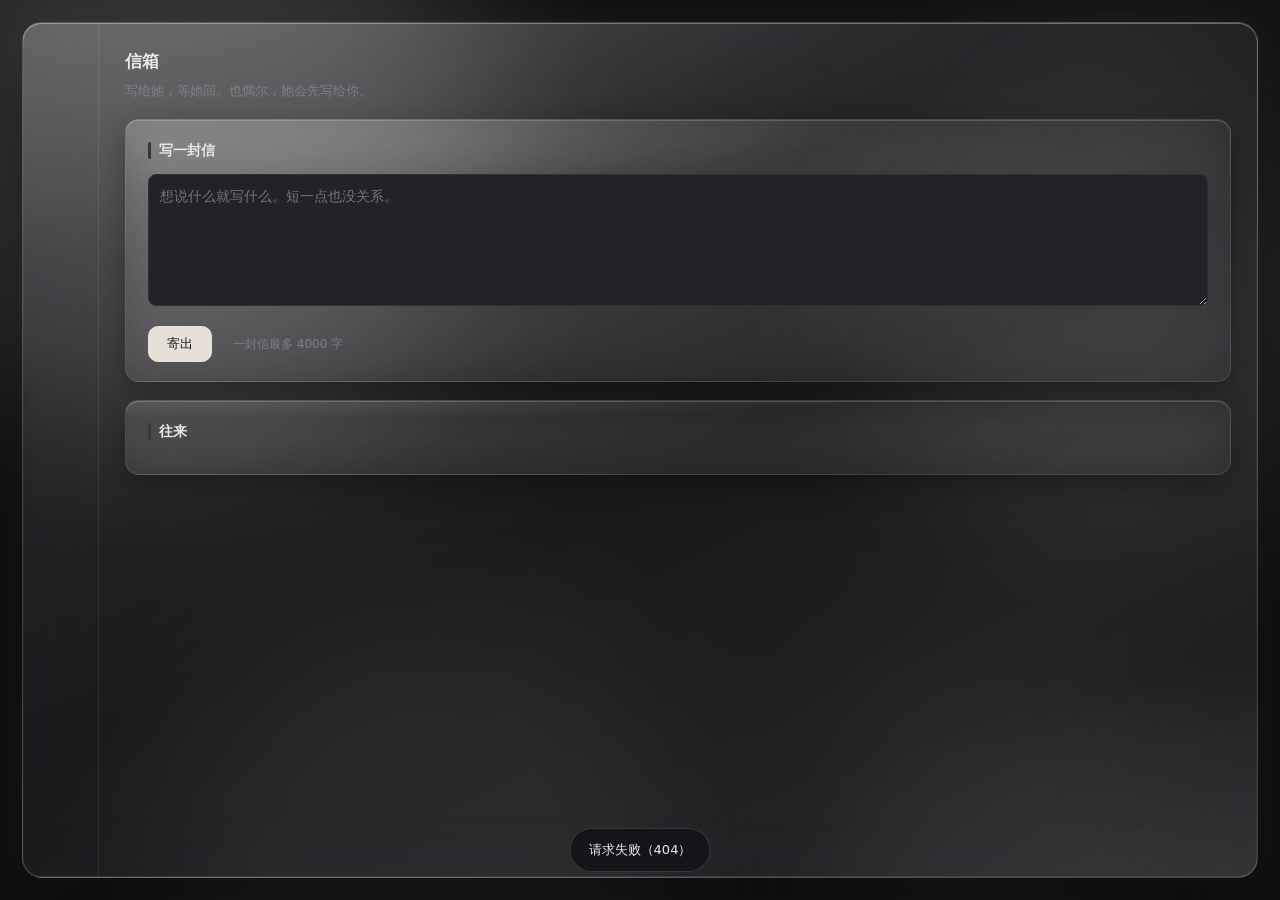
==== app/public/index.html @ fae58f07 "林离的信 1.0.0：独立写信程序首个版本 - 不依赖游戏本体的独立程序：内置 Node 运行时 + 液态玻璃界面 + C# 外壳（托盘 + Edge 应用窗口） - 写信管线：十七行跨封账本（含说话" ====
<!DOCTYPE html>
<html lang="zh-CN">
<head>
<meta charset="utf-8">
<meta name="viewport" content="width=device-width, initial-scale=1">
<title>林离的信</title>
<link rel="stylesheet" href="styles.css">
</head>
<body>
<div id="glassBg"><i></i><i></i><i></i><i></i></div>

<div class="win">
  <div class="rail">
    <div class="stack">
      <button class="rb on" data-page="mail">✉</button>
      <button class="rb" data-page="memory">记</button>
      <button class="rb" data-page="settings">⚙</button>
    </div>
  </div>

  <div class="main">
    <!-- 信箱 -->
    <section class="page on" id="page-mail">
      <h2>信箱</h2>
      <p class="sub">写给她，等她回。也偶尔，她会先写给你。</p>

      <div class="card">
        <h3>写一封信</h3>
        <textarea id="compose" placeholder="想说什么就写什么。短一点也没关系。"></textarea>
        <div style="margin-top:12px;display:flex;gap:10px;align-items:center">
          <button class="pri" id="sendBtn">寄出</button>
          <span class="hint" id="composeHint">一封信最多 4000 字</span>
        </div>
      </div>

      <div class="card">
        <h3>往来</h3>
        <div id="letters"></div>
      </div>
    </section>

    <!-- 记忆 -->
    <section class="page" id="page-memory">
      <h2>记忆</h2>
      <p class="sub">跨封账本只认林离已经发出的回信。来信人的设想、疑问和否定单独放在「未决」，不会当成已发生的事。</p>
      <div class="card">
        <h3>跨封账本</h3>
        <dl class="kv" id="ledger"></dl>
        <p class="hint" id="ledgerEmpty" style="display:none">还没有账本 —— 寄出第一封信之后才会建立。</p>
      </div>
      <div class="card">
        <h3>给模型看的记忆上下文</h3>
        <pre class="ctx" id="ctx"></pre>
      </div>
    </section>

    <!-- 设置 -->
    <section class="page" id="page-settings">
      <h2>设置</h2>
      <p class="sub">全部数据在本机。API Key 用 Windows DPAPI 按当前用户加密，不写日志、不进任何导出包。</p>

      <div class="card">
        <h3>模型</h3>
        <div class="row">
          <div class="field">
            <label>服务商</label>
            <select id="provider">
              <option value="deepseek">DeepSeek</option>
              <option value="zhipu">智谱 GLM</option>
              <option value="moonshot">Moonshot</option>
              <option value="custom">自定义 / 本地中转</option>
            </select>
          </div>
          <div class="field">
            <label>模型名</label>
            <input id="modelName" placeholder="deepseek-chat">
          </div>
        </div>
        <div class="field">
          <label>接口地址（Base URL）</label>
          <input id="baseUrl" placeholder="https://api.deepseek.com">
        </div>
        <div class="field">
          <label>API Key</label>
          <input id="apiKey" type="password" placeholder="留空表示不修改">
        </div>
        <div style="display:flex;gap:10px;align-items:center">
          <button class="pri" id="saveModel">保存</button>
          <button id="testModel">测试连通性</button>
          <span class="hint" id="modelState"></span>
        </div>
      </div>

      <div class="card">
        <h3>林离主动来信</h3>
        <p>关着的时候她从不主动写信。打开之后：24 小时最多 <b>1</b> 封，7 天最多 <b>3</b> 封，距上一封往来至少 <b>20</b> 小时，且只在可打扰时段内。</p>
        <div class="row">
          <div class="field">
            <label>开关</label>
            <select id="pEnabled">
              <option value="0">关闭</option>
              <option value="1">开启</option>
            </select>
          </div>
          <div class="field">
            <label>可打扰时段</label>
            <div style="display:flex;gap:8px;align-items:center">
              <input id="pStart" placeholder="09:00" style="flex:1">
              <span style="color:var(--tx4)">–</span>
              <input id="pEnd" placeholder="21:30" style="flex:1">
            </div>
          </div>
        </div>
        <div class="row">
          <div class="field">
            <label>距上一封至少（小时）</label>
            <input id="pGap" type="number" min="0" max="720">
          </div>
          <div class="field">
            <label>24 小时上限（封）</label>
            <input id="pDay" type="number" min="0" max="10">
          </div>
          <div class="field">
            <label>7 天上限（封）</label>
            <input id="pWeek" type="number" min="0" max="30">
          </div>
        </div>
        <div style="display:flex;gap:10px;align-items:center">
          <button class="pri" id="saveProactive">保存</button>
          <button id="checkProactive">现在判断一次</button>
          <span class="hint" id="proactiveVerdict"></span>
        </div>
      </div>

      <div class="card">
        <h3>关于</h3>
        <p>这是一个完全本机的程序：不依赖游戏本体，不上传任何内容，没有账号，也不扣费。信件与记忆都在这台机器上。</p>
        <p class="hint" id="dataDir"></p>
      </div>
    </section>
  </div>
</div>

<div class="toast" id="toast"></div>
<script src="app.js"></script>
</body>
</html>
---- app/public/styles.css ----
/* 「林离的信」界面
   液态玻璃：中性白柔光 + 半透明玻璃面 + 斜向反射带 + 微光晕 + 顶部高光。
   底色沿用三级色板：窗底 #121214 → 卡片 #17181c → 高亮行 #232529。 */

:root {
  --bg: #121214;
  --card: #17181c;
  --hi: #232529;
  --line: #2f3036;
  --p1: #e6e0d8;
  --p2: #d8cfc4;
  --p3: #b3a69a;
  --p4: #403630;
  --tx: #e8e9eb;
  --tx2: #ced2d4;
  --tx3: #a1a5ad;
  --tx4: #7d818c;
  --radius: 12px;
  --radius-lg: 20px;
}

* { box-sizing: border-box; }

html, body {
  margin: 0;
  height: 100%;
  background: var(--bg);
  color: var(--tx);
  font: 14px/1.7 "Microsoft YaHei UI", "PingFang SC", "Noto Sans SC", system-ui, sans-serif;
  overflow: hidden;
}

/* ---- 氛围层：四个中性白柔光斑，无彩色 ---- */
#glassBg { position: fixed; inset: 0; z-index: 0; overflow: hidden; pointer-events: none; }
#glassBg i {
  position: absolute;
  display: block;
  border-radius: 50%;
  background: rgba(255, 255, 255, .26);
  filter: blur(84px);
  animation: glassfloat 30s ease-in-out infinite alternate;
}
#glassBg i:nth-child(1) { width: 46vw; height: 46vw; left: -8vw;  top: -12vw; opacity: .60; }
#glassBg i:nth-child(2) { width: 38vw; height: 38vw; right: -6vw; top: 6vh;   opacity: .42; animation-delay: -7s; background: rgba(255,255,255,.22); }
#glassBg i:nth-child(3) { width: 42vw; height: 42vw; left: 12vw;  bottom: -18vw; opacity: .34; animation-delay: -14s; background: rgba(255,255,255,.18); }
#glassBg i:nth-child(4) { width: 30vw; height: 30vw; right: 8vw;  bottom: -8vw; opacity: .28; animation-delay: -21s; background: rgba(255,255,255,.16); }
@keyframes glassfloat {
  from { transform: translate3d(0, 0, 0) scale(1); }
  to   { transform: translate3d(3vw, -2vw, 0) scale(1.08); }
}

/* ---- 玻璃窗 ---- */
.win {
  position: relative;
  z-index: 1;
  margin: 22px;
  height: calc(100% - 44px);
  display: grid;
  grid-template-columns: 76px minmax(0, 1fr);
  border-radius: var(--radius-lg);
  border: 1px solid rgba(255, 255, 255, .16);
  background:
    radial-gradient(132% 72% at 8% -14%, rgba(255, 255, 255, .22), transparent 58%),
    radial-gradient(80% 50% at 108% 106%, rgba(255, 255, 255, .10), transparent 62%),
    linear-gradient(155deg, rgba(255, 255, 255, .135) 0%, rgba(255, 255, 255, .035) 52%, rgba(255, 255, 255, .075) 100%);
  backdrop-filter: blur(30px) saturate(175%);
  -webkit-backdrop-filter: blur(30px) saturate(175%);
  box-shadow:
    0 34px 90px rgba(0, 0, 0, .62),
    0 0 48px rgba(255, 255, 255, .055),
    inset 0 1px 0 rgba(255, 255, 255, .30),
    inset 0 -1px 0 rgba(255, 255, 255, .07),
    inset 0 0 0 1px rgba(255, 255, 255, .035);
  overflow: hidden;
}

/* ---- 左栏：贴左沿的两个圆形按钮 ---- */
.rail {
  position: relative;
  border-right: 1px solid rgba(255, 255, 255, .08);
  display: flex;
  align-items: center;
  justify-content: center;
}
.rail .stack {
  position: absolute;
  right: 100%;
  top: 50%;
  transform: translateY(-50%);
  display: flex;
  flex-direction: column;
  gap: 8px;
  padding-right: 6px;
}
.rb {
  width: 46px; height: 46px;
  border-radius: 50%;
  border: 1px solid var(--line);
  background: var(--card);
  color: var(--tx2);
  font: 700 13px/1 inherit;
  cursor: pointer;
  display: flex; align-items: center; justify-content: center;
  transition: background .18s, color .18s, border-color .18s;
  box-shadow: 0 6px 18px rgba(0, 0, 0, .45);
}
.rb:hover { background: var(--hi); color: var(--tx); }
.rb.on { background: var(--p2); color: #121214; border-color: var(--p2); }

/* ---- 内容区 ---- */
.main { position: relative; overflow: hidden; }
.page { display: none; height: 100%; overflow-y: auto; padding: 24px 26px 32px; }
.page.on { display: block; }

.page h2 { margin: 0 0 4px; font-size: 17px; font-weight: 700; letter-spacing: .4px; }
.page .sub { margin: 0 0 18px; color: var(--tx4); font-size: 12.5px; }

.card {
  border-radius: 14px;
  padding: 19px 22px;
  margin-bottom: 18px;
  border: 1px solid rgba(255, 255, 255, .10);
  background:
    radial-gradient(112% 62% at 12% -10%, rgba(255, 255, 255, .14), transparent 56%),
    linear-gradient(150deg, rgba(255, 255, 255, .075), rgba(255, 255, 255, .028));
  backdrop-filter: blur(20px) saturate(150%);
  -webkit-backdrop-filter: blur(20px) saturate(150%);
  box-shadow: inset 0 1px 0 rgba(255, 255, 255, .18), 0 10px 30px rgba(0, 0, 0, .30);
}
.card h3 {
  margin: 0 0 12px;
  font-size: 13.5px; font-weight: 700;
  padding-left: 11px;
  position: relative;
  color: var(--tx);
}
.card h3:before {
  content: ""; position: absolute; left: 0; top: 3px; bottom: 3px;
  width: 3px; border-radius: 2px; background: var(--p4);
}
.card p { margin: 0 0 10px; color: var(--tx2); }
.card p:last-child { margin-bottom: 0; }
.hint { color: var(--tx4); font-size: 12px; padding-left: 11px; }

/* ---- 表单 ---- */
label { display: block; margin: 0 0 6px; color: var(--tx3); font-size: 12.5px; }
input, textarea, select {
  width: 100%;
  padding: 9px 11px;
  border-radius: 8px;
  border: 1px solid var(--line);
  background: #222329;
  color: #efedea;
  font: inherit;
  outline: none;
  transition: border-color .16s;
}
input:focus, textarea:focus, select:focus { border-color: #807362; }
textarea { resize: vertical; min-height: 132px; line-height: 1.75; }
.row { display: flex; gap: 12px; flex-wrap: wrap; }
.row > * { flex: 1 1 200px; }
.field { margin-bottom: 14px; }

button {
  height: 36px;
  padding: 0 18px;
  border-radius: 10px;
  border: 1px solid var(--line);
  background: transparent;
  color: var(--tx3);
  font: 600 13px/1 inherit;
  cursor: pointer;
  transition: background .16s, color .16s, border-color .16s;
}
button:hover { background: var(--hi); color: var(--tx); }
button.pri { background: var(--p1); border-color: var(--p1); color: #18181b; }
button.pri:hover { background: var(--p2); }
button:disabled { opacity: .5; cursor: not-allowed; }

/* ---- 信件 ---- */
.letter {
  border-radius: var(--radius);
  border: 1px solid rgba(255, 255, 255, .09);
  background: rgba(255, 255, 255, .04);
  padding: 14px 16px;
  margin-bottom: 10px;
}
.letter .meta { display: flex; gap: 10px; align-items: center; margin-bottom: 8px; }
.letter .who { font-weight: 700; font-size: 13px; }
.letter .who.me { color: var(--tx3); }
.letter .who.her { color: var(--p2); }
.letter .when { color: var(--tx4); font-size: 11.5px; }
.letter .tag {
  font-size: 11px; padding: 2px 8px; border-radius: 999px;
  background: rgba(216, 207, 196, .16); color: var(--p2);
}
.letter .body { white-space: pre-wrap; line-height: 1.85; }
.letter .body.pending { color: var(--tx4); font-style: italic; }
.letter .body.err { color: #d98a7a; }

.unread-dot { width: 7px; height: 7px; border-radius: 50%; background: var(--p2); flex: none; }

/* ---- 记忆页 ---- */
.kv { display: grid; grid-template-columns: 96px minmax(0, 1fr); gap: 8px 14px; font-size: 13px; }
.kv dt { color: var(--tx4); }
.kv dd { margin: 0; color: var(--tx2); word-break: break-word; }
pre.ctx {
  margin: 0; padding: 12px 14px; border-radius: 10px;
  background: rgba(0, 0, 0, .28); color: var(--tx3);
  font: 12px/1.8 Consolas, monospace; white-space: pre-wrap; max-height: 260px; overflow: auto;
}

.toast {
  position: fixed; left: 50%; bottom: 28px; transform: translateX(-50%);
  background: rgba(20, 21, 25, .96); border: 1px solid rgba(255, 255, 255, .14);
  color: var(--tx); padding: 10px 18px; border-radius: 999px; font-size: 13px;
  z-index: 50; opacity: 0; transition: opacity .2s; pointer-events: none;
}
.toast.on { opacity: 1; }

::-webkit-scrollbar { width: 9px; height: 9px; }
::-webkit-scrollbar-thumb { background: rgba(255, 255, 255, .12); border-radius: 9px; }
::-webkit-scrollbar-track { background: transparent; }
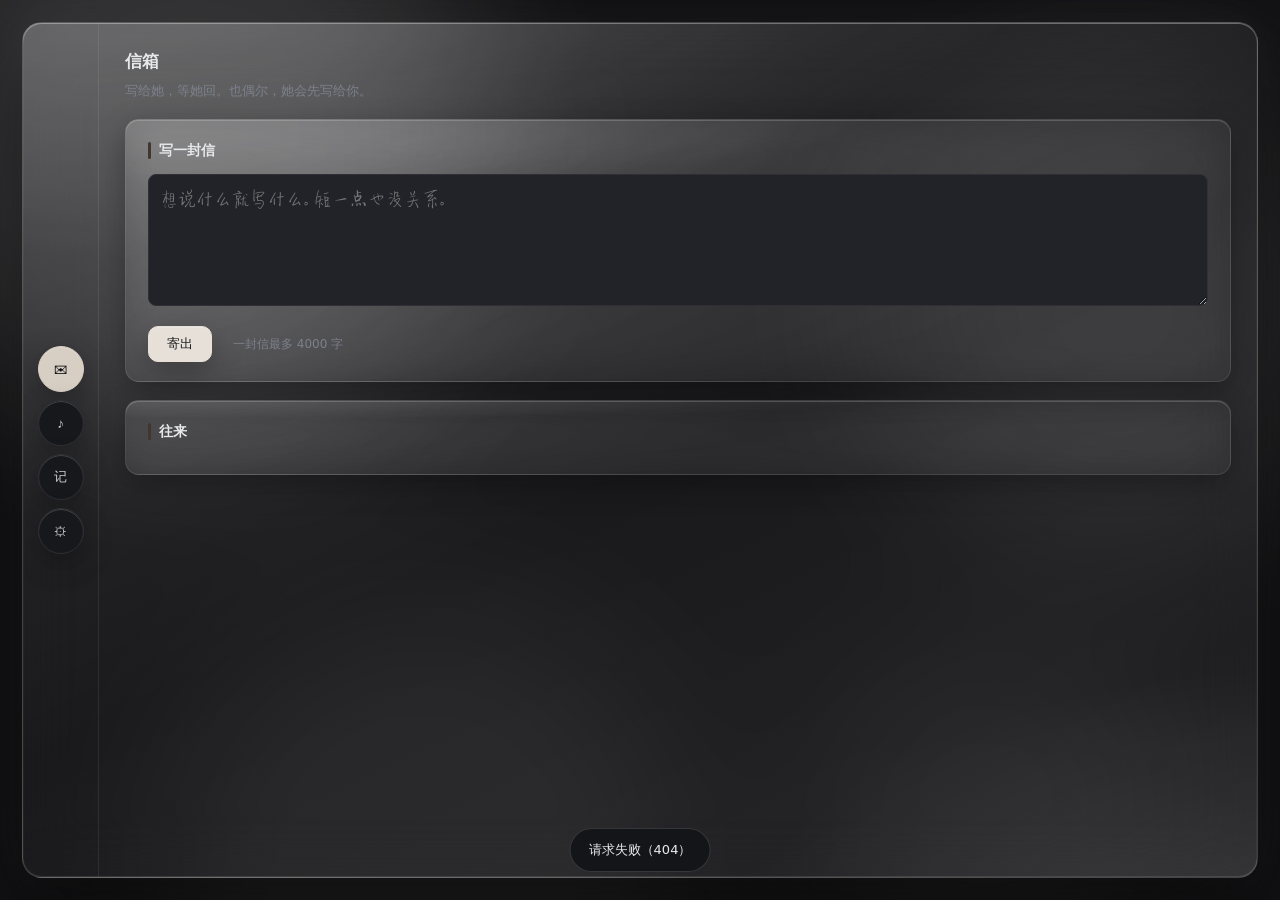
==== commit d9e64eb4: "首个版本：独立的本机写信程序 与 guvgr2/OliviaSoul-community 是姊妹关系，但是两个独立的仓库： 那个是给原版客户端打补丁的工具，这个是**从零起的一个独立程序**， 不依赖" ====
--- a/app/public/index.html
+++ b/app/public/index.html
@@ -13,6 +13,7 @@
   <div class="rail">
     <div class="stack">
       <button class="rb on" data-page="mail">✉</button>
+      <button class="rb" data-page="library">♪</button>
       <button class="rb" data-page="memory">记</button>
       <button class="rb" data-page="settings">⚙</button>
     </div>
@@ -36,6 +37,38 @@
       <div class="card">
         <h3>往来</h3>
         <div id="letters"></div>
+      </div>
+    </section>
+
+    <!-- 曲库 -->
+    <section class="page" id="page-library">
+      <h2>曲库</h2>
+      <p class="sub">指向本机目录，不随包发放 —— 那批曲子 48.65 GB，塞不进安装包。</p>
+      <div class="card">
+        <h3>曲库目录</h3>
+        <div style="display:flex;gap:10px;align-items:center">
+          <input id="libraryDir" placeholder="E:\linlimusic" style="flex:1">
+          <button class="pri" id="saveLibraryDir">保存</button>
+        </div>
+        <p class="hint" id="libraryState" style="margin-top:10px"></p>
+      </div>
+      <div class="card">
+        <h3>曲库里的曲目</h3>
+        <div style="display:flex;gap:10px;align-items:center;margin-bottom:12px">
+          <button class="pri" id="importRandom">随机导入一首</button>
+          <span class="hint">导入后才会出现在下面，并可以按当前时段播放</span>
+        </div>
+        <div id="songs"></div>
+      </div>
+
+      <div class="card">
+        <h3>已导入</h3>
+        <div id="imported"></div>
+      </div>
+
+      <div class="card">
+        <h3>播放</h3>
+        <div id="player"><p class="hint">还没有播放。点上面任意一首的「按当前时段播放」。</p></div>
       </div>
     </section>
 
@@ -73,7 +106,8 @@
           </div>
           <div class="field">
             <label>模型名</label>
-            <input id="modelName" placeholder="deepseek-chat">
+            <input id="modelName" list="modelList" placeholder="选一个，或自己填">
+            <datalist id="modelList"></datalist>
           </div>
         </div>
         <div class="field">
@@ -93,7 +127,7 @@
 
       <div class="card">
         <h3>林离主动来信</h3>
-        <p>关着的时候她从不主动写信。打开之后：24 小时最多 <b>1</b> 封，7 天最多 <b>3</b> 封，距上一封往来至少 <b>20</b> 小时，且只在可打扰时段内。</p>
+        <p>关着的时候她从不主动写信。打开之后：24 小时最多 <b>1</b> 封，7 天最多 <b>4</b> 封，距上一封往来至少 <b>20</b> 小时，且只在可打扰时段内。</p>
         <div class="row">
           <div class="field">
             <label>开关</label>
@@ -137,11 +171,67 @@
         <p>这是一个完全本机的程序：不依赖游戏本体，不上传任何内容，没有账号，也不扣费。信件与记忆都在这台机器上。</p>
         <p class="hint" id="dataDir"></p>
       </div>
+
+      <!-- 协议放在**页面底部的一行小链接**里，不占版面 —— 常见桌面软件的排法。
+           正文来自 legal.js（由 协议.txt 生成），点开在弹层里读；
+           安装时向导里读的是同一份 协议.txt，两处不会是两套说法。 -->
+      <div class="legalbar">
+        <button class="lnk" id="lnkPrivacy">隐私政策</button>
+        <span class="lnk-sep">|</span>
+        <button class="lnk" id="lnkTerms">服务协议</button>
+      </div>
     </section>
   </div>
 </div>
 
+<!-- 协议弹层：内容由 renderLegal() 从 window.LEGAL 填进去，正文不在 HTML 里，避免手抄第二份 -->
+<div class="modal" id="legalModal" hidden>
+  <div class="modal-mask" data-close="1"></div>
+  <div class="modal-box" role="dialog" aria-modal="true" aria-labelledby="legalTitle">
+    <div class="modal-head">
+      <h3 id="legalTitle"></h3>
+      <button class="modal-x" data-close="1" aria-label="关闭">✕</button>
+    </div>
+    <div class="modal-body" id="legalBody"></div>
+    <div class="modal-foot">
+      <span class="hint" id="legalHint"></span>
+      <button class="pri" data-close="1">我知道了</button>
+    </div>
+  </div>
+</div>
+
+<!-- 第一次打开时问一句：要不要让她主动来信。
+     ★ 无论点哪个、或者按 Esc / 点遮罩关掉，都记为"已经答过" ⇒ 只问这一次。
+     ★ 默认仍然是**关闭**：只有明确点了"愿意"，开关才会被打开。 -->
+<div class="modal" id="introModal" hidden>
+  <div class="modal-mask" data-close="1"></div>
+  <div class="modal-box" role="dialog" aria-modal="true" aria-labelledby="introTitle">
+    <div class="modal-head">
+      <h3 id="introTitle">她会偶尔主动给你写信</h3>
+      <button class="modal-x" data-close="1" aria-label="关闭">✕</button>
+    </div>
+    <div class="modal-body">
+      <p>这件事现在是<b>开着的</b>：她不只回你的信，也会自己找上门。</p>
+      <p>她会在这几种时候写一封：</p>
+      <ul>
+        <li>你刚听完一首歌，她有话想说的时候；</li>
+        <li>她上一封问过你、还没等到回音的时候；</li>
+        <li>你好几天没打开，她想告诉你这几天她这边的样子。</li>
+      </ul>
+      <p class="hint">
+        不过很克制：<b>24 小时最多 1 封、7 天最多 4 封</b>，只在可打扰时段里，
+        而且<b>找不到一件值得写的事就不写</b>。随时可以在设置里关掉。
+      </p>
+    </div>
+    <div class="modal-foot">
+      <button id="introNo">先不用，关掉吧</button>
+      <button class="pri" id="introYes">好，就让她这样</button>
+    </div>
+  </div>
+</div>
+
 <div class="toast" id="toast"></div>
+<script src="legal.js"></script>
 <script src="app.js"></script>
 </body>
 </html>
--- a/app/public/styles.css
+++ b/app/public/styles.css
@@ -17,6 +17,21 @@
   --tx4: #7d818c;
   --radius: 12px;
   --radius-lg: 20px;
+}
+
+/* ---- 信件字体 ----
+   ★ 原版游戏的信纸正文就是它：游戏 CSS 里 .mail-envelope__letter-text
+     写的是 SentyTEA, serif, 20px, 行高 1.5。为了让这边的信跟那边一个字迹，
+     随包了这个字体（5.4 MB，取自原版客户端资源；权利不归我们，见协议第四条）。
+   ★ font-display 用 swap 而不是 block：block 在字体没到位时正文整段空白
+     （原版就是 block）。本地文件加载极快，swap 既几乎看不出闪动，
+     又不会在万一读不到文件时让信件正文一直空着。 */
+@font-face {
+  font-family: "SentyTEA";
+  src: url("fonts/SentyTEA.ttf") format("truetype");
+  font-weight: 400;
+  font-style: normal;
+  font-display: swap;
 }
 
 * { box-sizing: border-box; }
@@ -74,7 +89,7 @@
   overflow: hidden;
 }
 
-/* ---- 左栏：贴左沿的两个圆形按钮 ---- */
+/* ---- 左栏：四个圆形导航按钮 ---- */
 .rail {
   position: relative;
   border-right: 1px solid rgba(255, 255, 255, .08);
@@ -82,15 +97,20 @@
   align-items: center;
   justify-content: center;
 }
+/* ★★ 这里原来是 `right: 100%` —— 那会把整组按钮放到左栏的**左侧外面**
+   （栏左沿 x=23，按钮右沿正好落在 23，于是整组落在 x=-29..23）。
+   而 .win 有 overflow:hidden（圆角要它），超过窗口内边 22px 的部分一律被裁掉
+   ⇒ 四个导航按钮一个都看不见，用户根本切不了页。
+   真渲染一跑就露出来了；静态读 CSS 很难发现（`right: 100%` 看起来像个刻意的布局）。
+   现在改成在栏内居中：46px 的按钮放进 76px 的栏，左右各留 15px。 */
 .rail .stack {
   position: absolute;
-  right: 100%;
+  left: 50%;
   top: 50%;
-  transform: translateY(-50%);
+  transform: translate(-50%, -50%);
   display: flex;
   flex-direction: column;
   gap: 8px;
-  padding-right: 6px;
 }
 .rb {
   width: 46px; height: 46px;
@@ -157,6 +177,14 @@
 }
 input:focus, textarea:focus, select:focus { border-color: #807362; }
 textarea { resize: vertical; min-height: 132px; line-height: 1.75; }
+/* 写信框：原版写信那块同样用手写体（那边是 HanyiSentyGarden）。
+   我们只随包了 SentyTEA，就统一用这一个 —— 写的时候和读的时候是同一种字迹，
+   这本来也比两种更自然。（别写成 textarea：那是全部输入框，设置页里还有别的。） */
+#compose {
+  font-family: "SentyTEA", "STXingkai", "HanyiSentyGarden", serif;
+  font-size: 19px;
+  line-height: 1.62;
+}
 .row { display: flex; gap: 12px; flex-wrap: wrap; }
 .row > * { flex: 1 1 200px; }
 .field { margin-bottom: 14px; }
@@ -177,6 +205,78 @@
 button.pri:hover { background: var(--p2); }
 button:disabled { opacity: .5; cursor: not-allowed; }
 
+/* ---- 液态玻璃交互：鼠标移上去高光跟着走，按下去像液体被挤了一下 ----
+   参数与设计预览（design-preview.html ② 节）**逐条一致**，一个没改 ——
+   那边已经用像素量过，这里照搬就行，不要再"微调"出第二套数字。
+   三层常驻 + 两个一次性：
+     ① 悬停：高光跟随指针（::before，240px 的柔光斑）
+     ② 悬停：边缘一圈内描光，指针越靠边越亮（::after，用 mask 抠出 1px 的边）
+     ③ 按下：**横竖不等比**缩放 + 内阴影 —— 液体是被挤，不是单纯变小（只缩 scale(.99) 会像 CSS 抖动）
+     ④ 一次性扫光：指针进入时掠过一道
+     ⑤ 点击涟漪：从指针位置散两层，带 overlay 混合 ⇒ 出折射感
+   ★ 只套在**能点**的东西上（button / .rb）。卡片不可点，套上去只会让人以为能点。 */
+button, .rb {
+  --mx: 50%; --my: 0%;
+  position: relative; overflow: hidden; isolation: isolate;
+  box-shadow: inset 0 1px 0 rgba(255, 255, 255, .19), 0 10px 30px rgba(0, 0, 0, .30);
+  transition: transform .2s cubic-bezier(.22, 1, .36, 1), box-shadow .2s,
+              border-color .2s, background .16s, color .16s;
+}
+button::before, .rb::before {
+  content: ""; position: absolute; inset: 0; pointer-events: none; z-index: 2;
+  background: radial-gradient(240px circle at var(--mx) var(--my),
+              rgba(255, 255, 255, .17), rgba(255, 255, 255, .05) 42%, transparent 66%);
+  opacity: 0; transition: opacity .28s;
+}
+button:hover::before, .rb:hover::before { opacity: 1; }
+button::after, .rb::after {
+  content: ""; position: absolute; inset: 0; border-radius: inherit;
+  pointer-events: none; z-index: 3; padding: 1px;
+  background: radial-gradient(180px circle at var(--mx) var(--my),
+              rgba(255, 255, 255, .55), transparent 62%);
+  -webkit-mask: linear-gradient(#000 0 0) content-box, linear-gradient(#000 0 0);
+  -webkit-mask-composite: xor; mask-composite: exclude;
+  opacity: 0; transition: opacity .28s;
+}
+button:hover::after, .rb:hover::after { opacity: .9; }
+button:active, .rb:active {
+  transform: scale(.988, .978) translateY(1px);
+  border-color: rgba(255, 255, 255, .26);
+  box-shadow: inset 0 2px 10px rgba(0, 0, 0, .28),
+              inset 0 1px 0 rgba(255, 255, 255, .30),
+              0 3px 12px rgba(0, 0, 0, .38);
+}
+/* 禁用态不该"被挤"——按不动的东西给按下反馈是在骗人 */
+button:disabled:active { transform: none; }
+button:focus-visible, .rb:focus-visible {
+  outline: none; border-color: var(--p2);
+  box-shadow: 0 0 0 3px rgba(216, 207, 196, .16),
+              inset 0 1px 0 rgba(255, 255, 255, .22),
+              0 10px 30px rgba(0, 0, 0, .30);
+}
+.sheen {
+  position: absolute; inset: 0; pointer-events: none; z-index: 2;
+  background: linear-gradient(105deg, transparent 32%, rgba(255, 255, 255, .10) 45%,
+              rgba(255, 255, 255, .20) 50%, rgba(255, 255, 255, .10) 55%, transparent 68%);
+  transform: translateX(-115%);
+}
+.sheen-on .sheen { animation: sheen .85s cubic-bezier(.3, .7, .4, 1); }
+@keyframes sheen { to { transform: translateX(115%); } }
+.ripple {
+  position: absolute; border-radius: 50%; pointer-events: none; z-index: 1;
+  background: radial-gradient(circle, rgba(255, 255, 255, .55),
+              rgba(255, 255, 255, .10) 58%, transparent 72%);
+  mix-blend-mode: overlay; transform: translate(-50%, -50%) scale(0);
+  animation: ripple .62s cubic-bezier(.22, 1, .36, 1) forwards;
+}
+.ripple.two { animation-duration: 1s; background: radial-gradient(circle, rgba(232, 224, 216, .34), transparent 70%); }
+@keyframes ripple { to { transform: translate(-50%, -50%) scale(1); opacity: 0; } }
+/* 系统里勾了"减少动效"就别硬给：扫光/涟漪/挤压全关，只留颜色变化 */
+@media (prefers-reduced-motion: reduce) {
+  .sheen-on .sheen, .ripple { animation: none; }
+  button:active, .rb:active { transform: none; }
+}
+
 /* ---- 信件 ---- */
 .letter {
   border-radius: var(--radius);
@@ -194,8 +294,18 @@
   font-size: 11px; padding: 2px 8px; border-radius: 999px;
   background: rgba(216, 207, 196, .16); color: var(--p2);
 }
-.letter .body { white-space: pre-wrap; line-height: 1.85; }
-.letter .body.pending { color: var(--tx4); font-style: italic; }
+/* 信的正文：跟原版一个字迹（SentyTEA, 20px/1.5）。
+   ★ 手写体的字面比黑体小一圈，20px 看着才跟 UI 的 14px 差不多重 ——
+     照抄 UI 的 14px 会让信显得又小又挤。行高也从 1.85 收到 1.5，跟原版一致。 */
+.letter .body {
+  white-space: pre-wrap;
+  font-family: "SentyTEA", "STXingkai", "HanyiSentyGarden", serif;
+  font-size: 20px;
+  line-height: 1.5;
+}
+/* ★ 等待中/出错这两态不要斜体：中文没有真斜体，浏览器会做倾斜合成，
+   手写体一倾斜就发飘。改用颜色和轻重区分。 */
+.letter .body.pending { color: var(--tx4); }
 .letter .body.err { color: #d98a7a; }
 
 .unread-dot { width: 7px; height: 7px; border-radius: 50%; background: var(--p2); flex: none; }
@@ -210,6 +320,106 @@
   font: 12px/1.8 Consolas, monospace; white-space: pre-wrap; max-height: 260px; overflow: auto;
 }
 
+/* ---- 协议：底部一行小链接 + 弹层 ----
+   常见桌面软件的排法：正文不占设置页版面，只留一行低对比的小字，
+   点开在弹层里读全文。安装向导里读的是**同一份** 协议.txt（见 tools/sync-legal.mjs）。 */
+.legalbar {
+  display: flex; align-items: center; justify-content: flex-end; gap: 10px;
+  margin: 22px 2px 6px; padding-bottom: 4px;
+}
+.lnk {
+  height: auto; padding: 2px 4px;
+  background: none; border: 0; border-radius: 6px;
+  color: var(--tx4); font: 400 12.5px/1.6 inherit; cursor: pointer;
+}
+.lnk:hover { color: var(--tx2); background: none; text-decoration: underline; text-underline-offset: 3px; }
+.lnk-sep { color: var(--line); font-size: 12px; }
+
+/* ---- 弹窗：液态玻璃 ----
+   ★ 用的是 design-preview 第 2 节同一套配方：近透底 + 折射模糊 + 一圈内描光(::after)
+     + 一枚跟随指针的高光斑(::before)。指针位置由 app.js 写进 --mx/--my。
+   ★ 原来那张是 `linear-gradient(...), #17181c` —— 后面垫了一层**不透明实底**，
+     玻璃没有东西可透 ⇒ 只能是"磨砂卡片"。要真玻璃，就得把那层实底去掉。
+   ★ 两个伪元素都 position:absolute ⇒ 不会进 flex 流；但它们带 z-index，
+     会盖住静态子项 ⇒ .modal-head/.modal-body/.modal-foot 必须抬到 z-index:3。 */
+.modal { position: fixed; inset: 0; z-index: 60; display: flex; align-items: center; justify-content: center; }
+.modal[hidden] { display: none; }
+.modal-mask {
+  position: absolute; inset: 0;
+  background: rgba(8, 8, 10, .56);
+  backdrop-filter: blur(6px) saturate(120%); -webkit-backdrop-filter: blur(6px) saturate(120%);
+}
+.modal-box {
+  position: relative; width: min(680px, calc(100vw - 64px)); max-height: calc(100vh - 96px);
+  display: flex; flex-direction: column; overflow: hidden;
+  border-radius: 16px; border: 1px solid rgba(255, 255, 255, .15);
+  background: linear-gradient(158deg, rgba(255, 255, 255, .105) 0%, rgba(255, 255, 255, .05) 46%, rgba(255, 255, 255, .028) 100%);
+  backdrop-filter: blur(26px) saturate(170%) brightness(1.06);
+  -webkit-backdrop-filter: blur(26px) saturate(170%) brightness(1.06);
+  box-shadow: 0 26px 76px rgba(0, 0, 0, .62), inset 0 1px 0 rgba(255, 255, 255, .19);
+  animation: modalIn .22s cubic-bezier(.22, 1, .36, 1);
+}
+/* ① 高光斑：跟着指针走。没动过指针时停在左上（跟飞机版一致，钉死的那一版）。 */
+.modal-box::before {
+  content: ""; position: absolute; inset: 0; z-index: 1; pointer-events: none;
+  border-radius: inherit;
+  background: radial-gradient(300px circle at var(--mx, 22%) var(--my, 6%),
+    rgba(255, 255, 255, .16) 0%, rgba(255, 255, 255, .055) 40%, transparent 68%);
+}
+/* ② 边缘的一圈内描光：只在 1px 的边框环上着色（mask xor 把中间挖空）。 */
+.modal-box::after {
+  content: ""; position: absolute; inset: 0; z-index: 2; pointer-events: none;
+  border-radius: inherit; padding: 1px;
+  background: radial-gradient(220px circle at var(--mx, 22%) var(--my, 6%),
+    rgba(255, 255, 255, .58) 0%, rgba(255, 255, 255, .18) 46%, rgba(255, 255, 255, .30) 100%);
+  -webkit-mask: linear-gradient(#000 0 0) content-box, linear-gradient(#000 0 0);
+  -webkit-mask-composite: xor;
+  mask: linear-gradient(#000 0 0) content-box, linear-gradient(#000 0 0);
+  mask-composite: exclude;
+}
+@keyframes modalIn { from { opacity: 0; transform: translateY(10px) scale(.985); } }
+@media (prefers-reduced-motion: reduce) { .modal-box { animation: none; } }
+/* 自查用的两个开关（只给抓 twin 差用，正常使用永远不会加上）：
+   ★ .no-glass-fx   —— 只关弹窗自己的折射层。证明 A−B 的差确实来自 backdrop-filter。
+     （注意别顺手把 .modal-mask 的也关了：蒙层是 inset:0 铺满视口的，
+       关掉它整张页面都会变 ⇒ 差异跑出弹窗范围，判据就没法归因了。）
+   ★ .no-glass-paint —— 只关那两枚伪元素（高光斑 + 一圈内描光）。
+     A−C 的差 = 这两样东西贡献的像素，且因为 A/C 都带同样的文字，
+     内容（比如底部那个亮色主按钮）会在相减时自然抵消。
+   （跟 design-preview 里的 .no-glass-fx 同一个用法。） */
+.no-glass-fx .modal-box { backdrop-filter: none; -webkit-backdrop-filter: none; }
+.no-glass-paint .modal-box::before,
+.no-glass-paint .modal-box::after { display: none; }
+/* ★ 把内容抬到两个玻璃伪元素之上，否则文字会被高光斑和描光蒙住一层。 */
+.modal-head, .modal-body, .modal-foot { position: relative; z-index: 3; }
+.modal-head {
+  display: flex; align-items: center; justify-content: space-between;
+  padding: 16px 20px 12px; border-bottom: 1px solid rgba(255, 255, 255, .08);
+}
+.modal-head h3 { margin: 0; font-size: 15px; }
+.modal-x {
+  width: 30px; height: 30px; padding: 0; border-radius: 8px; font-size: 13px;
+  color: var(--tx3); border-color: transparent; background: transparent;
+}
+.modal-x:hover { background: var(--hi); color: var(--tx); }
+.modal-body { padding: 16px 22px 6px; overflow-y: auto; color: var(--tx2); font-size: 13.5px; }
+.modal-body .lead { color: var(--tx3); margin: 0 0 14px; }
+.modal-body h4 {
+  margin: 16px 0 6px; font-size: 13.5px; color: var(--tx);
+  padding-left: 10px; position: relative;
+}
+.modal-body h4:before {
+  content: ""; position: absolute; left: 0; top: 3px; bottom: 3px;
+  width: 3px; border-radius: 2px; background: var(--p4);
+}
+.modal-body p { margin: 0 0 4px; white-space: pre-wrap; }
+.modal-body .tail { color: var(--tx3); margin-top: 16px; }
+.modal-foot {
+  display: flex; align-items: center; justify-content: space-between; gap: 12px;
+  padding: 12px 20px 16px; border-top: 1px solid rgba(255, 255, 255, .08);
+}
+.modal-foot .hint { padding-left: 0; }
+
 .toast {
   position: fixed; left: 50%; bottom: 28px; transform: translateX(-50%);
   background: rgba(20, 21, 25, .96); border: 1px solid rgba(255, 255, 255, .14);
@@ -221,3 +431,16 @@
 ::-webkit-scrollbar { width: 9px; height: 9px; }
 ::-webkit-scrollbar-thumb { background: rgba(255, 255, 255, .12); border-radius: 9px; }
 ::-webkit-scrollbar-track { background: transparent; }
+
+/* ---- 播放器：时段跨越走交叉淡入，不硬切 ----
+   竞品有专门的 Transition_1200_1730.mp4 转场片，我们没有这类素材，
+   改成两层 video 叠加：旧的微放大淡出、新的微缩小淡入。 */
+.xfade {
+  position: relative; aspect-ratio: 16 / 9; border-radius: 10px;
+  overflow: hidden; background: #000;
+}
+.xfade video {
+  position: absolute; inset: 0; width: 100%; height: 100%; background: #000;
+  transition: opacity .9s ease, transform .9s ease;
+}
+.xfade video.under { opacity: 0; transform: scale(1.03); pointer-events: none; }
